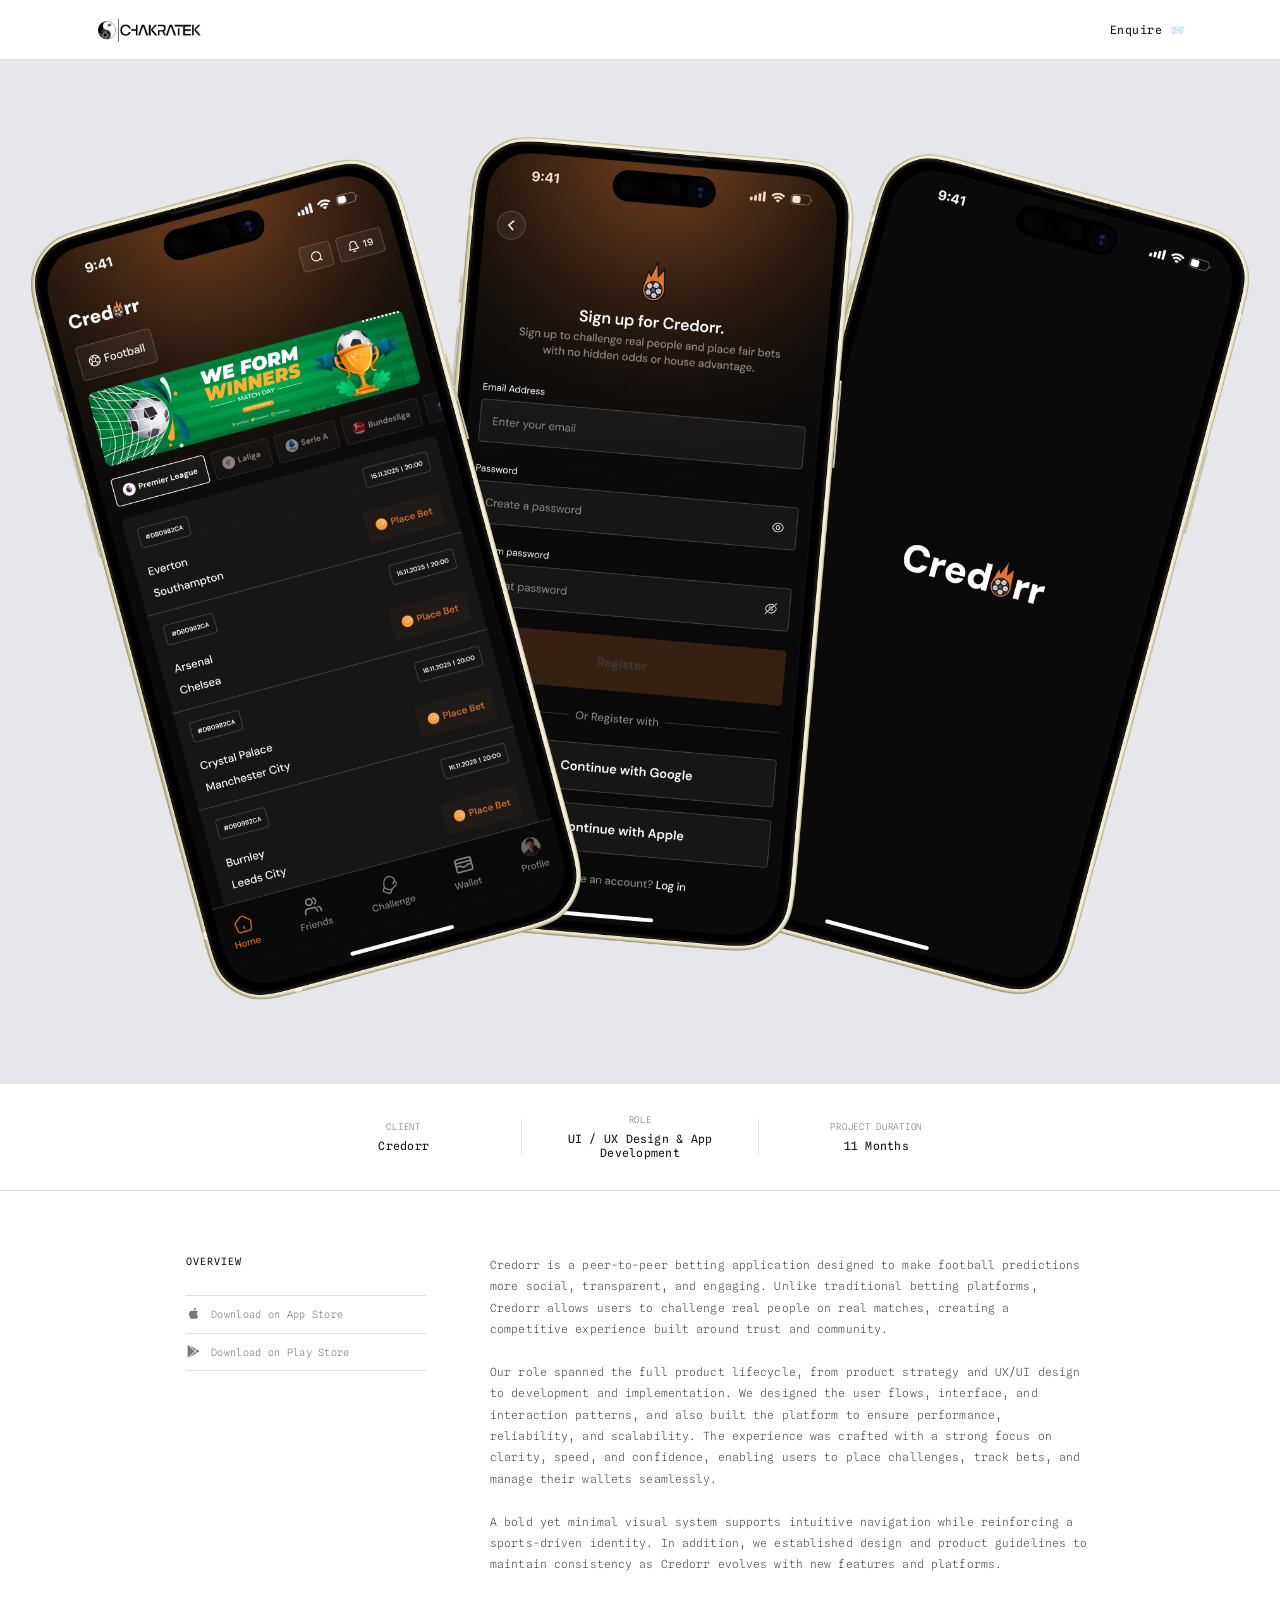
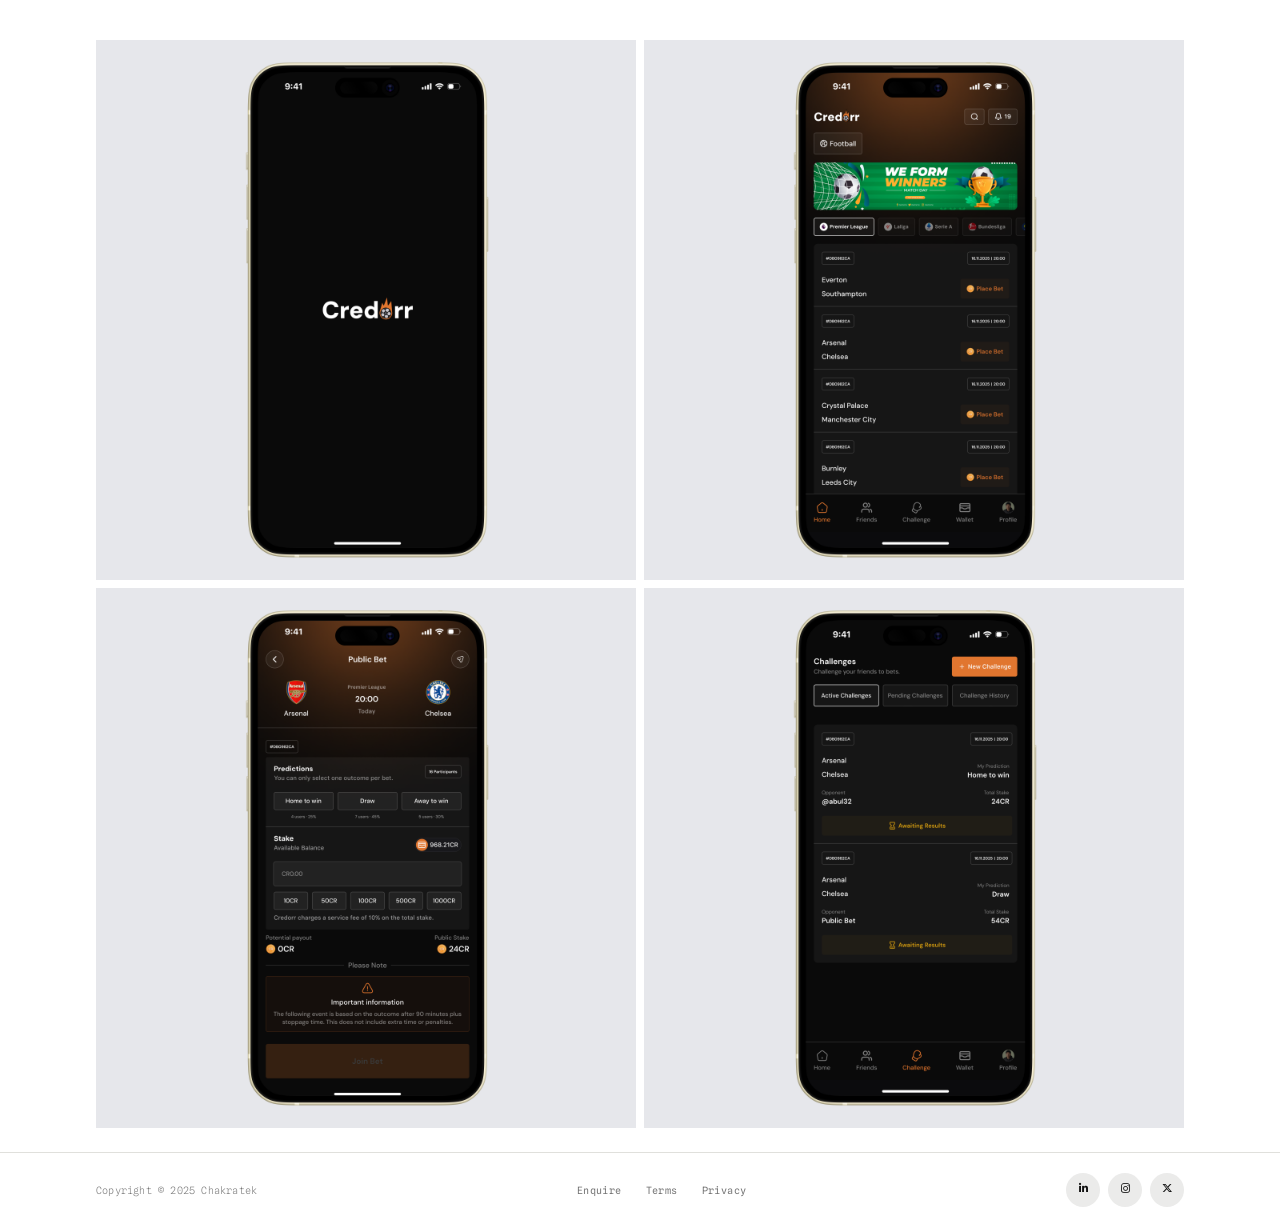
==== credorr.html @ 2fac657f "first commit" ====
<!DOCTYPE html>
<html lang="en">
<head>
  <meta charset="UTF-8" />
  <meta name="viewport" content="width=device-width, initial-scale=1.0" />
  <title>Credorr — Chakratek</title>

  <link rel="preconnect" href="https://fonts.googleapis.com" />
  <link rel="preconnect" href="https://fonts.gstatic.com" crossorigin />
  <link href="https://fonts.googleapis.com/css2?family=Spline+Sans+Mono:ital,wght@0,300;0,400;0,500;0,600;1,300;1,400&display=swap" rel="stylesheet" />
  <link rel="stylesheet" href="https://cdnjs.cloudflare.com/ajax/libs/font-awesome/6.5.0/css/all.min.css" />

  <link rel="stylesheet" href="styles.css" />
</head>
<body>

  <!-- ===================== NAV ===================== -->
<header class="nav">
   <a href="index.html" class="nav__logo">
      <img src="logo.jpg" alt="Chakratek Logo" class="nav__logo-img">
    </a>

    <nav class="nav__right">
      <a href="enquire.html" class="nav__enquire">
        Enquire 📨
      </a>
    </nav>
  </header>

  <!-- ===================== HERO IMAGE ===================== -->
  <section class="hero">
    <div class="hero__image-wrap">
      <!--
        Replace src with your actual hero composite image.
        Recommended: a landscape image showing all 3 phones side by side.
        Placeholder dimensions: 1400 × 900
      -->
      <img
        src="Credorr Hero.avif"
        alt="Credorr app – three phone screens showcasing the UI"
        class="hero__image"
      />
    </div>
  </section>

  <!-- ===================== META STRIP ===================== -->
  <section class="meta" id="meta">
    <div class="meta__inner">
      <div class="meta__item">
        <span class="meta__label">Client</span>
        <span class="meta__value">Credorr</span>
      </div>
      <div class="meta__divider"></div>
      <div class="meta__item">
        <span class="meta__label">Role</span>
        <span class="meta__value">UI / UX Design & App Development</span>
      </div>
      <div class="meta__divider"></div>
      <div class="meta__item">
        <span class="meta__label">Project Duration</span>
        <span class="meta__value">11 Months</span>
      </div>
    </div>
  </section>

  <!-- ===================== OVERVIEW ===================== -->
  <section class="overview">
    <div class="overview__inner">

      <div class="overview__left">
        <h2 class="overview__heading">Overview</h2>
        <div class="overview__actions">
          <a href="#" class="overview__store-btn">
            <i class="fab fa-apple"></i>
            <span>Download on App Store</span>
          </a>
          <a href="#" class="overview__store-btn">
            <i class="fab fa-google-play"></i>
            <span>Download on Play Store</span>
          </a>
        </div>
      </div>

      <div class="overview__right">
        <p class="overview__body">
          Credorr is a peer-to-peer betting application designed to make football predictions more social, transparent, and engaging. Unlike traditional betting platforms, Credorr allows users to challenge real people on real matches, creating a competitive experience built around trust and community.
        </p>
        <p class="overview__body">
          Our role spanned the full product lifecycle, from product strategy and UX/UI design to development and implementation. We designed the user flows, interface, and interaction patterns, and also built the platform to ensure performance, reliability, and scalability. The experience was crafted with a strong focus on clarity, speed, and confidence, enabling users to place challenges, track bets, and manage their wallets seamlessly.
        </p>
        <p class="overview__body">
          A bold yet minimal visual system supports intuitive navigation while reinforcing a sports-driven identity. In addition, we established design and product guidelines to maintain consistency as Credorr evolves with new features and platforms.
        </p>
      </div>

    </div>
  </section>

  <!-- ===================== SHOWCASE SCREENS ===================== -->

  <!--
    Each .showcase block is a full-width image panel.
    Replace each src with your actual screen export.
    Recommended export: PNG at 1200px wide, any height.
    Portrait images (phone screenshots) look best centered on a neutral bg.
  -->

  <section class="showcase showcase--grid-view" data-index="0">
    <div class="showcase-grid">
      <div class="showcase__image-wrap">
        <img
          src="Cred 1.png"
          alt="Credorr – Splash screen"
          class="showcase__image"
          loading="lazy"
        />
      </div>
      <div class="showcase__image-wrap">
        <img
          src="Cred 2.png"
          alt="Credorr – Home listings screen"
          class="showcase__image"
          loading="lazy"
        />
      </div>
      <div class="showcase__image-wrap">
        <img
          src="Cred 3.png"
          alt="Credorr – Match detail screen"
          class="showcase__image"
          loading="lazy"
        />
      </div>
      <div class="showcase__image-wrap">
        <img
          src="Cred 4.png"
          alt="Credorr – Challenges and leaderboard screen"
          class="showcase__image"
          loading="lazy"
        />
      </div>
    </div>
  </section>

  <!-- ===================== FOOTER ===================== -->
  <footer class="footer">
    <div class="footer__left">
      <p class="footer__copy">Copyright &copy; 2025 Chakratek</p>
    </div>
    <nav class="footer__links">
      <a href="enquire.html" class="footer__link">Enquire</a>
      <a href="terms.html"   class="footer__link">Terms</a>
      <a href="privacy.html" class="footer__link">Privacy</a>
    </nav>
    <div class="footer__socials">
      <a href="https://www.linkedin.com/company/chakratek/" class="footer__social-btn" aria-label="LinkedIn" target="_blank">
        <i class="fab fa-linkedin-in"></i>
      </a>
      <a href="#" class="footer__social-btn" aria-label="Instagram">
        <i class="fab fa-instagram"></i>
      </a>
      <a href="#" class="footer__social-btn" aria-label="Twitter / X">
        <i class="fab fa-x-twitter"></i>
      </a>
    </div>
  </footer>

  <script src="credorr.js"></script>
</body>
</html>
---- styles.css ----
/* ============================================================
   CHAKRATEK — Portfolio Stylesheet
   Author: Senior Frontend Engineer
   Description: Minimal, premium portfolio layout
   ============================================================ */

/* ---------- CSS Custom Properties ---------- */
:root {
  --color-bg: #ffffff;
  --color-surface: #ffffff;
  --color-text: #111111;
  --color-text-muted: #777777;
  --color-text-light: #aaaaaa;
  --color-border: #e0e0dc;
  --color-border-input: #d4d4d0;
  --color-border-focus: #555555;
  --color-label-bg: rgba(10, 10, 10, 0.92);
  --color-label-text: #ffffff;
  --color-social-bg: #ebebea;
  --color-social-hover: #111111;
  --color-social-icon-hover: #ffffff;
  
  /* Button & Status Colors */
  --color-btn: #111111;
  --color-btn-text: #ffffff;
  --color-error: #c0392b;
  --color-success: #27ae60;

  /* Project Showcase Colors */
  --color-showcase: #ffffff;
  --color-showcase-alt: #ffffff;
  --color-badge-bg: #111111;
  --color-badge-text: #ffffff;

  --font-mono: 'Spline Sans Mono', 'Courier New', monospace;

  --nav-height: 60px;
  --grid-gap: 12px;
  --card-radius: 6px;
  --page-margin: 96px; /* Unified desktop margin */
  --nav-padding: 0 var(--page-margin); /* Matches page margin */
  
  --form-width: 800px;

  --transition-fast: 0.2s ease;
  --transition-med: 0.35s cubic-bezier(0.25, 0.46, 0.45, 0.94);
  --ease-out: cubic-bezier(0.25, 0.46, 0.45, 0.94);
}

/* ---------- Reset & Base ---------- */
*, *::before, *::after {
  box-sizing: border-box;
  margin: 0;
  padding: 0;
}

html {
  scroll-behavior: smooth;
  font-size: 14px;
}

body {
  font-family: var(--font-mono);
  background-color: var(--color-bg);
  color: var(--color-text);
  min-height: 100vh;
  display: flex;
  flex-direction: column;
  -webkit-font-smoothing: antialiased;
  -moz-osx-font-smoothing: grayscale;
}

a {
  text-decoration: none;
  color: inherit;
}

img {
  display: block;
  max-width: 100%;
}

/* ============================================================
   NAV
   ============================================================ */
.nav {
  position: sticky;
  top: 0;
  z-index: 200;
  height: var(--nav-height);
  padding: var(--nav-padding);
  background-color: var(--color-bg);
  border-bottom: 1px solid var(--color-border);
  display: flex; 
  align-items: center;
  justify-content: space-between; 
  transition: box-shadow var(--transition-fast);
}

.nav.is-scrolled {
  box-shadow: 0 1px 18px rgba(0, 0, 0, 0.07);
}

/* Logo */
.nav__logo {
  display: flex;
  align-items: center;
  cursor: pointer;
  user-select: none;
}
.nav__logo-img {
  height: 28px; /* tweak between 24–36px depending on your logo */
  width: auto;
  display: block;
  transition: transform 0.25s ease, opacity 0.25s ease;
}

.nav__logo:hover .nav__logo-img {
  transform: scale(1.05);
  opacity: 0.85;
}

/* Enquire link */
.nav__enquire {
  display: flex;
  align-items: center;
  gap: 8px;
  font-size: 0.82rem;
  font-weight: 400;
  letter-spacing: 0.04em;
  color: var(--color-text);
  transition: opacity var(--transition-fast);
}

.nav__enquire:hover {
  opacity: 0.6;
}

.nav__enquire-icon {
  display: inline-flex;
  align-items: center;
  justify-content: center;
  width: 30px;
  height: 30px;
  border-radius: 50%;
  background-color: var(--color-text);
  color: var(--color-bg);
  font-size: 0.75rem;
  transition: background-color var(--transition-fast), transform var(--transition-fast);
}

.nav__enquire:hover .nav__enquire-icon {
  background-color: #444;
  transform: scale(1.08);
}

/* ============================================================
   PORTFOLIO GRID
   ============================================================ */
.portfolio {
  flex: 1;
  padding: var(--grid-gap) var(--page-margin);
}

.portfolio__grid {
  display: grid;
  grid-template-columns: repeat(3, 1fr);
  gap: var(--grid-gap);
}

/* ============================================================
   CARD
   ============================================================ */
.card {
  display: block;
  position: relative;
  overflow: hidden;
  background-color: #1a1a1a;
  cursor: pointer;

  /* Entry animation */
  opacity: 0;
  transform: translateY(18px);
  transition:
    opacity 0.55s ease,
    transform 0.55s ease,
    box-shadow var(--transition-med);
}

/* Animate in state (toggled by JS) */
.card.is-visible {
  opacity: 1;
  transform: translateY(0);
}

/* Hover: lift + shadow */
.card:hover {
  box-shadow:
    0 12px 40px rgba(0, 0, 0, 0.14),
    0 4px 12px rgba(0, 0, 0, 0.08);
}

/* Image wrapper — enforces 4:5 aspect ratio */
.card__image-wrap {
  position: relative;
  width: 100%;
  height: 392px;
  overflow: hidden;
}

.card__image {
  width: 100%;
  height: 100%;
  object-fit: cover;
  transition: transform var(--transition-med);
  will-change: transform;
}

/* Subtle zoom on hover */
.card:hover .card__image {
  transform: scale(1.04);
}

/* Label bar at bottom */
.card__label {
  position: absolute;
  bottom: 0;
  left: 0;
  right: 0;
  padding: 14px 18px;
  background: var(--color-label-bg);
  display: flex;
  align-items: center;
  justify-content: space-between;
  backdrop-filter: blur(4px);
  -webkit-backdrop-filter: blur(4px);
}

.card__title {
  font-family: var(--font-mono);
  font-size: 0.78rem;
  font-weight: 400;
  letter-spacing: 0.04em;
  color: var(--color-label-text);
  white-space: nowrap;
  overflow: hidden;
  text-overflow: ellipsis;
}

/* ============================================================
   FOOTER
   ============================================================ */
.footer {
  padding: 20px var(--page-margin);
  border-top: 1px solid var(--color-border);
  display: flex;
  align-items: center;
  justify-content: space-between;
  flex-wrap: wrap;
  gap: 16px;
  background-color: var(--color-bg);
}

.footer__copy {
  font-size: 0.72rem;
  font-weight: 300;
  color: var(--color-text-muted);
  letter-spacing: 0.02em;
}

/* Footer nav links */
.footer__links {
  display: flex;
  align-items: center;
  gap: 24px;
}

.footer__link {
  font-size: 0.72rem;
  font-weight: 400;
  color: var(--color-text-muted);
  letter-spacing: 0.04em;
  transition: color var(--transition-fast);
}

.footer__link:hover {
  color: var(--color-text);
}

/* Social icon buttons */
.footer__socials {
  display: flex;
  align-items: center;
  gap: 8px;
}

.footer__social-btn {
  display: inline-flex;
  align-items: center;
  justify-content: center;
  width: 34px;
  height: 34px;
  border-radius: 50%;
  background-color: var(--color-social-bg);
  color: var(--color-text);
  font-size: 0.75rem;
  transition:
    background-color var(--transition-fast),
    color var(--transition-fast),
    transform var(--transition-fast);
}

.footer__social-btn:hover {
  background-color: var(--color-social-hover);
  color: var(--color-social-icon-hover);
  transform: scale(1.1);
}

/* ============================================================
   RESPONSIVENESS (Global)
   ============================================================ */

/* --- Tablet: 2 columns --- */
@media (max-width: 960px) {
  .portfolio__grid {
    grid-template-columns: repeat(2, 1fr);
  }
}

/* --- Mobile: 1 column --- */
@media (max-width: 580px) {
  :root {
    --page-margin: 16px;
    --grid-gap: 8px;
  }

  html {
    font-size: 13px;
  }
  
  .nav { padding: 0 16px; }

  .portfolio__grid {
    grid-template-columns: 1fr;
  }

  /* Wider aspect ratio on mobile for better image preview */
  .card__image-wrap {
    aspect-ratio: unset;
    height: 424px;
  }

  .footer {
    flex-direction: column;
    align-items: center;
    padding: 20px var(--page-margin);
    gap: 24px;
    width: 100%;
  }

  .footer__links {
    order: 1;
    width: 100%;
    justify-content: space-between;
    gap: 0;
  }

  /* Reorder links to: Enquire, Privacy, Terms */
  .footer__link:nth-child(2) { order: 3; } /* Terms moves to end */
  .footer__link:nth-child(3) { order: 2; } /* Privacy moves to middle */

  .footer__socials { order: 2; }

  .footer__left {
    order: 3;
    width: 100%;
    text-align: center;
  }
}

/* --- Large desktop --- */
@media (min-width: 1400px) {
  .portfolio__grid {
    max-width: 1440px;
    margin: 0 auto;
  }
}

/* ============================================================
   ENQUIRE PAGE STYLES
   ============================================================ */
.main {
  flex: 1;
  display: flex;
  align-items: flex-start;
  justify-content: center;
  padding: 20px var(--page-margin) 60px;
}

/* Outer container — card-like panel */
.enquire-container {
  width: 100%;
  max-width: var(--form-width);
  background-color: var(--color-surface);
  padding: 52px 64px 56px;

  /* Entry animation start state */
  opacity: 0;
  transform: translateY(12px) scale(0.99);
  animation: containerIn 0.55s cubic-bezier(0.25, 0.46, 0.45, 0.94) 0.05s forwards;
}

@keyframes containerIn {
  to {
    opacity: 1;
    transform: translateY(0) scale(1);
  }
}

/* ============================================================
   ENQUIRE HEADER
   ============================================================ */
.enquire-header {
  text-align: center;
  margin-bottom: 24px;

  opacity: 0;
  animation: fadeUp 0.5s ease 0.2s forwards;
}

@keyframes fadeUp {
  from { opacity: 0; transform: translateY(8px); }
  to   { opacity: 1; transform: translateY(0); }
}

.enquire-header__title {
  font-size: 1.55rem;
  font-weight: 500;
  letter-spacing: 0.01em;
  color: var(--color-text);
  margin-bottom: 10px;
  line-height: 1.3;
}

.enquire-header__sub {
  font-size: 0.8rem;
  font-weight: 300;
  color: var(--color-text-muted);
  letter-spacing: 0.02em;
  line-height: 1.6;
}

/* ============================================================
   FORM
   ============================================================ */
.enquire-form {
  display: flex;
  flex-direction: column;
  gap: 0;

  opacity: 0;
  animation: fadeUp 0.5s ease 0.32s forwards;
}

/* ---------- Form Rows ---------- */
.form__row {
  margin-bottom: 24px;
}

.form__row--2col {
  display: grid;
  grid-template-columns: 1fr 1fr;
  gap: 32px;
}

.form__row--submit {
  margin-bottom: 0;
  margin-top: 8px;
}

/* ---------- Labels ---------- */
.form__label {
  display: block;
  font-size: 0.75rem;
  font-weight: 400;
  letter-spacing: 0.04em;
  color: var(--color-text);
  margin-bottom: 18px;
}

.form__label em {
  font-style: italic;
  color: var(--color-text-muted);
  font-weight: 300;
}

/* ---------- Inputs (bottom-border only) ---------- */
.form__input,
.form__select,
.form__textarea {
  width: 100%;
  background: transparent;
  border: none;
  border-bottom: 1px solid var(--color-border-input);
  border-radius: 0;
  outline: none;
  font-family: var(--font-mono);
  font-size: 0.8rem;
  font-weight: 300;
  color: var(--color-text);
  padding: 4px 0 14px;
  letter-spacing: 0.02em;
  transition: border-color var(--transition-fast);
  -webkit-appearance: none;
  appearance: none;
}

/* Force autocomplete background to match form surface */
input:-webkit-autofill,
input:-webkit-autofill:hover, 
input:-webkit-autofill:focus, 
input:-webkit-autofill:active {
  -webkit-box-shadow: 0 0 0 30px var(--color-surface) inset !important;
  -webkit-text-fill-color: var(--color-text) !important;
}

/* Placeholder style */
.form__input::placeholder,
.form__textarea::placeholder {
  color: var(--color-text-light);
  font-weight: 300;
}

/* Focus state */
.form__input:focus,
.form__select:focus,
.form__textarea:focus {
  border-bottom-color: var(--color-border-focus);
}

/* Error state */
.form__input.has-error,
.form__select.has-error,
.form__textarea.has-error {
  border-bottom-color: var(--color-error);
}

/* ---------- Select wrapper ---------- */
.form__select-wrap {
  position: relative;
}

.form__select {
  cursor: pointer;
  padding-right: 24px;
  color: var(--color-text-light); /* default option colour */
}

/* When a real value is selected */
.form__select.has-value {
  color: var(--color-text);
}

.form__select-arrow {
  position: absolute;
  right: 4px;
  top: 50%;
  transform: translateY(-60%);
  pointer-events: none;
  font-size: 0.65rem;
  color: var(--color-text-muted);
  transition: transform var(--transition-fast);
}

.form__select-wrap:focus-within .form__select-arrow {
  transform: translateY(-60%) rotate(180deg);
}

/* ---------- Textarea ---------- */
.form__textarea {
  resize: none;
  min-height: 110px;
  line-height: 1.75;
  padding-top: 4px;
}

/* ---------- Error message ---------- */
.form__error {
  display: block;
  font-size: 0.67rem;
  color: var(--color-error);
  letter-spacing: 0.02em;
  margin-top: 6px;
  min-height: 16px;
  opacity: 0;
  transition: opacity var(--transition-fast);
}

.form__error.is-visible {
  opacity: 1;
}

/* ============================================================
   SUBMIT BUTTON
   ============================================================ */
.form__submit {
  width: 100%;
  padding: 18px 24px;
  background-color: var(--color-btn);
  color: var(--color-btn-text);
  border: none;
  border-radius: 4px;
  font-family: var(--font-mono);
  font-size: 0.82rem;
  font-weight: 400;
  letter-spacing: 0.06em;
  cursor: pointer;
  display: flex;
  align-items: center;
  justify-content: center;
  gap: 10px;
  transition:
    opacity var(--transition-fast),
    transform var(--transition-fast),
    background-color var(--transition-fast);
  position: relative;
  overflow: hidden;
}

.form__submit:hover {
  opacity: 0.88;
  transform: translateY(-1px);
}

.form__submit:active {
  transform: translateY(0);
  opacity: 1;
}

/* Loading state */
.form__submit.is-loading .form__submit-text {
  opacity: 0;
}

.form__submit.is-loading .form__submit-loader {
  display: inline-block;
}

.form__submit-loader {
  display: none;
  position: absolute;
  width: 16px;
  height: 16px;
  border: 2px solid rgba(255,255,255,0.3);
  border-top-color: #fff;
  border-radius: 50%;
  animation: spin 0.7s linear infinite;
}

/* Success and Error states */
.form__submit.is-success,
.form__submit.is-error {
  transform: none;
  opacity: 1;
}

.form__submit.is-success {
  background-color: var(--color-success);
  cursor: default;
}

.form__submit.is-error {
  background-color: var(--color-error);
}

.form__submit.is-success .form__submit-text,
.form__submit.is-error .form__submit-text {
  opacity: 1;
}

@keyframes spin {
  to { transform: rotate(360deg); }
}

/* Subtext under button */
.form__note {
  margin-top: 14px;
  text-align: center;
  font-size: 0.7rem;
  font-weight: 300;
  font-style: italic;
  color: var(--color-text-muted);
  letter-spacing: 0.02em;
}

/* ============================================================
   RESPONSIVENESS (Enquire Specific)
   ============================================================ */

/* Tablet */
@media (max-width: 860px) {
  .enquire-container {
    padding: 44px 44px 50px;
  }
}

/* Mobile */
@media (max-width: 580px) {
  .main {
    padding: 12px 12px 48px;
  }

  .enquire-container {
    padding: 36px 24px 40px;
    border-radius: 6px;
  }

  .enquire-header {
    margin-bottom: 32px;
  }

  .enquire-header__title {
    font-size: 1.25rem;
  }

  /* Stack 2-col into 1-col */
  .form__row--2col {
    grid-template-columns: 1fr;
    gap: 0;
  }

  .form__row {
    margin-bottom: 28px;
  }
}

/* ============================================================
   PROJECT PAGE STYLES (Credorr, etc.)
   Image-first case study layout · Fully responsive
   ============================================================ */

/* ============================================================
   HERO IMAGE
   ============================================================ */
.hero {
  background: #ffffff;
  overflow: hidden;
}

.hero__image-wrap {
  width: 100%;
  /* Enforce consistent height regardless of image ratio */
  height: auto;
  overflow: hidden;

  /* Reveal animation */
  opacity: 0;
  transform: scale(1.02);
  animation: heroReveal 0.8s var(--ease-out) 0.05s forwards;
}

@keyframes heroReveal {
  to { opacity: 1; transform: scale(1); }
}

.hero__image {
  width: 100%;
  height: auto;
  object-position: center top;
  transition: transform 0.6s var(--ease-out);
}

.hero__image-wrap:hover .hero__image {
  transform: scale(1.015);
}

/* ============================================================
   META STRIP
   ============================================================ */
.meta {
  background: var(--color-bg);
  border-bottom: 1px solid var(--color-border);
  padding: 30px 0;
}

.meta__inner {
  max-width: 900px;
  margin: 0 auto;
  padding: 0 var(--page-margin);
  display: flex;
  align-items: center;
  justify-content: center;
}

.meta__item {
  flex: 1;
  display: flex;
  flex-direction: column;
  gap: 7px;
  padding: 0 32px;
  text-align: center;

  opacity: 0;
  transform: translateY(10px);
  transition: opacity 0.5s ease, transform 0.5s ease;
}

.meta__item.is-visible {
  opacity: 1;
  transform: translateY(0);
}

/* Stagger via nth-child */
.meta__item:nth-child(1) { transition-delay: 0.0s; }
.meta__item:nth-child(3) { transition-delay: 0.1s; }
.meta__item:nth-child(5) { transition-delay: 0.2s; }

.meta__label {
  font-size: 0.65rem;
  font-weight: 300;
  color: var(--color-text-muted);
  letter-spacing: 0.08em;
  text-transform: uppercase;
}

.meta__value {
  font-size: 0.82rem;
  font-weight: 400;
  color: var(--color-text);
  letter-spacing: 0.02em;
}

.meta__divider {
  width: 1px;
  height: 36px;
  background: var(--color-border);
  flex-shrink: 0;
}

/* ============================================================
   OVERVIEW
   ============================================================ */
.overview {
  padding: 64px var(--page-margin);
  max-width: 1100px;
  margin: 0 auto;

  opacity: 0;
  transform: translateY(22px);
  transition: opacity 0.65s ease, transform 0.65s ease;
}

.overview.is-visible {
  opacity: 1;
  transform: translateY(0);
}

.overview__inner {
  display: grid;
  grid-template-columns: 240px 1fr;
  gap: 64px;
  align-items: flex-start;
}

.overview__heading {
  font-size: 0.72rem;
  font-weight: 400;
  letter-spacing: 0.1em;
  text-transform: uppercase;
  color: var(--color-text);
  margin-bottom: 28px;
}

.overview__actions {
  display: flex;
  flex-direction: column;
  gap: 0;
}

.overview__store-btn {
  display: flex;
  align-items: center;
  gap: 9px;
  font-size: 0.72rem;
  font-weight: 300;
  letter-spacing: 0.03em;
  color: var(--color-text-muted);
  padding: 12px 0;
  border-bottom: 1px solid var(--color-border);
  transition: color var(--transition-fast);
}

.overview__store-btn:first-child { border-top: 1px solid var(--color-border); }
.overview__store-btn:hover { color: var(--color-text); }

.overview__store-btn i {
  font-size: 0.9rem;
  width: 16px;
  text-align: center;
}

.overview__body {
  font-size: 0.8rem;
  font-weight: 300;
  line-height: 1.9;
  color: #444;
  margin-bottom: 22px;
  letter-spacing: 0.01em;
}

.overview__body:last-child { margin-bottom: 0; }

/* ============================================================
   SHOWCASE SECTIONS
   ============================================================ */
.showcase {
  background: var(--color-showcase);
  display: flex;
  align-items: center;
  justify-content: center;
  padding: 80px var(--page-margin);
  overflow: hidden;

  /* Scroll-reveal start state */
  opacity: 0;
  transform: translateY(32px);
  transition: opacity 0.7s var(--ease-out), transform 0.7s var(--ease-out);
}

.showcase.showcase--alt {
  background: var(--color-showcase-alt);
}

.showcase.is-visible {
  opacity: 1;
  transform: translateY(0);
}

/* Image wrapper — constrains the phone screenshot to a
   natural, centered presentation with subtle shadow */
.showcase__image-wrap {
  width: 100%;
  max-width: 440px;
  border-radius: 20px;
  overflow: hidden;
  box-shadow:
    0 32px 80px rgba(0, 0, 0, 0.18),
    0 8px 24px rgba(0, 0, 0, 0.10);
  transition: transform var(--transition-med), box-shadow var(--transition-med);
}

.showcase__image-wrap:hover {
  transform: translateY(-6px) scale(1.008);
  box-shadow:
    0 44px 100px rgba(0, 0, 0, 0.22),
    0 12px 32px rgba(0, 0, 0, 0.12);
}

.showcase__image {
  width: 100%;
  height: auto;
  display: block;

  /* Image reveal */
  opacity: 0;
  transition: opacity 0.5s ease 0.15s;
}

.showcase__image.is-loaded {
  opacity: 1;
}

/* ============================================================
   BADGE
   ============================================================ */
.badge {
  position: fixed;
  bottom: 20px;
  right: 20px;
  z-index: 300;
  display: flex;
  align-items: center;
  gap: 6px;
  padding: 7px 12px 7px 9px;
  background: var(--color-badge-bg);
  color: #fff;
  border-radius: 999px;
  font-family: var(--font-mono);
  font-size: 0.67rem;
  font-weight: 400;
  letter-spacing: 0.04em;
  opacity: 0.9;
  transition: opacity var(--transition-fast), transform var(--transition-fast);
}

.badge:hover {
  opacity: 1;
  transform: translateY(-2px);
}

.badge__icon {
  font-size: 0.85rem;
  opacity: 0.7;
  line-height: 1;
}

/* ============================================================
   RESPONSIVE BREAKPOINTS (Projects)
   ============================================================ */

/* --- Tablet (≤ 860px) --- */
@media (max-width: 860px) {
  .overview__inner {
    grid-template-columns: 1fr;
    gap: 36px;
  }

  .overview__actions {
    flex-direction: row;
    flex-wrap: wrap;
    gap: 10px;
  }

  .overview__store-btn {
    border: 1px solid var(--color-border);
    border-top: 1px solid var(--color-border) !important;
    padding: 10px 16px;
    border-radius: 4px;
  }

  .showcase { padding: 64px var(--page-margin); }

  .showcase__image-wrap { max-width: 380px; }
}

/* --- Mobile (≤ 580px) --- */
@media (max-width: 580px) {
  /* Hero: switch to taller crop on small screens */
  .hero__image-wrap {
    height: auto;
  }

  /* Meta: stack vertically */
  .meta { padding: 24px 0; }

  .meta__inner {
    flex-direction: column;
    gap: 20px;
    text-align: center;
    padding: 0 var(--page-margin);
  }

  .meta__item { padding: 0; }

  .meta__divider {
    width: 48px;
    height: 1px;
  }

  /* Overview */
  .overview { padding: 44px var(--page-margin); }

  .overview__inner { gap: 28px; }

  .overview__actions {
    flex-direction: column;
    gap: 0;
  }

  .overview__store-btn {
    border: none !important;
    border-radius: 0 !important;
    padding: 12px 0 !important;
    border-bottom: 1px solid var(--color-border) !important;
  }

  .overview__store-btn:first-child {
    border-top: 1px solid var(--color-border) !important;
  }

  /* Showcase */
  .showcase { padding: 48px var(--page-margin); }

  .showcase__image-wrap {
    max-width: 100%;
    border-radius: 14px;
  }

  .badge { bottom: 14px; right: 14px; }
}

/* --- Very small (≤ 380px) --- */
@media (max-width: 380px) {
  .hero__image-wrap { aspect-ratio: 1 / 1; }

  .showcase__image-wrap { border-radius: 10px; }
}

/* ============================================================
   CREDORR GRID OVERRIDES
   ============================================================ */
.showcase.showcase--grid-view {
  display: block;
  height: auto;
  padding: 0 var(--page-margin) 24px;
  max-width: 100%;
  /* Disable scroll reveal animation for the grid container */
  opacity: 1 !important;
  transform: none !important;
  transition: none !important;
}

.showcase-grid {
  display: grid;
  grid-template-columns: repeat(2, 1fr);
  gap: 8px;
  max-width: 1100px;
  margin: 0 auto;
}

.showcase-grid--single-column {
  grid-template-columns: 1fr;
  max-width: 900px;
}

.showcase-grid .showcase__image-wrap {
  max-width: 100%;
  height: auto;
  border-radius: 0;
  box-shadow: none;
  /* Disable hover effects */
  transform: none !important;
  transition: none !important;
}

.showcase-grid .showcase__image-wrap:hover {
  transform: none !important;
  box-shadow: none !important;
}

.showcase-grid .showcase__image {
  opacity: 1 !important;
  transition: none !important;
  width: 100%;
  height: 100%;
  object-fit: cover;
}

@media (max-width: 580px) {
  .showcase.showcase--grid-view {
    padding-bottom: 16px;
  }
  .showcase-grid {
    grid-template-columns: 1fr;
    gap: 8px;
  }
}

/* ============================================================
   TERMS & PRIVACY PAGE
   Inherits main layout; specific content styling below.
   ============================================================ */

.terms-container {
  width: 100%;
  max-width: 720px;
  /* Entry animation */
  opacity: 0;
  transform: translateY(14px);
  animation: fadeUp 0.6s ease 0.1s forwards;
}

.terms-header {
  margin-bottom: 40px;
}

.terms-header__label {
  font-size: 0.65rem;
  font-weight: 300;
  letter-spacing: 0.1em;
  text-transform: uppercase;
  color: var(--color-text-muted);
  margin-bottom: 14px;
}

.terms-header__title {
  font-size: 1.55rem;
  font-weight: 500;
  letter-spacing: 0.01em;
  color: var(--color-text);
  line-height: 1.25;
  margin-bottom: 12px;
}

.terms-header__date {
  font-size: 0.72rem;
  font-weight: 300;
  color: var(--color-text-muted);
  letter-spacing: 0.03em;
}

.terms-divider {
  width: 100%;
  height: 1px;
  background: var(--color-border);
  margin-bottom: 48px;
}

.terms-section {
  padding: 32px 0;
  border-bottom: 1px solid var(--color-border);
}

.terms-section:last-child {
  border-bottom: none;
}

.terms-section__heading {
  font-size: 0.85rem;
  font-weight: 500;
  letter-spacing: 0.04em;
  color: var(--color-text);
  margin-bottom: 18px;
}

.terms-section__text {
  font-size: 0.8rem;
  font-weight: 300;
  line-height: 1.8;
  color: var(--color-text-muted);
  margin-bottom: 14px;
}

.terms-link {
  border-bottom: 1px solid var(--color-border);
  transition: border-color 0.2s ease;
}

.terms-link:hover {
  border-bottom-color: var(--color-text);
}

@media (max-width: 580px) {
  .terms-header__title { font-size: 1.35rem; }
  .terms-divider { margin-bottom: 36px; }
  .terms-section { padding: 24px 0; }
}
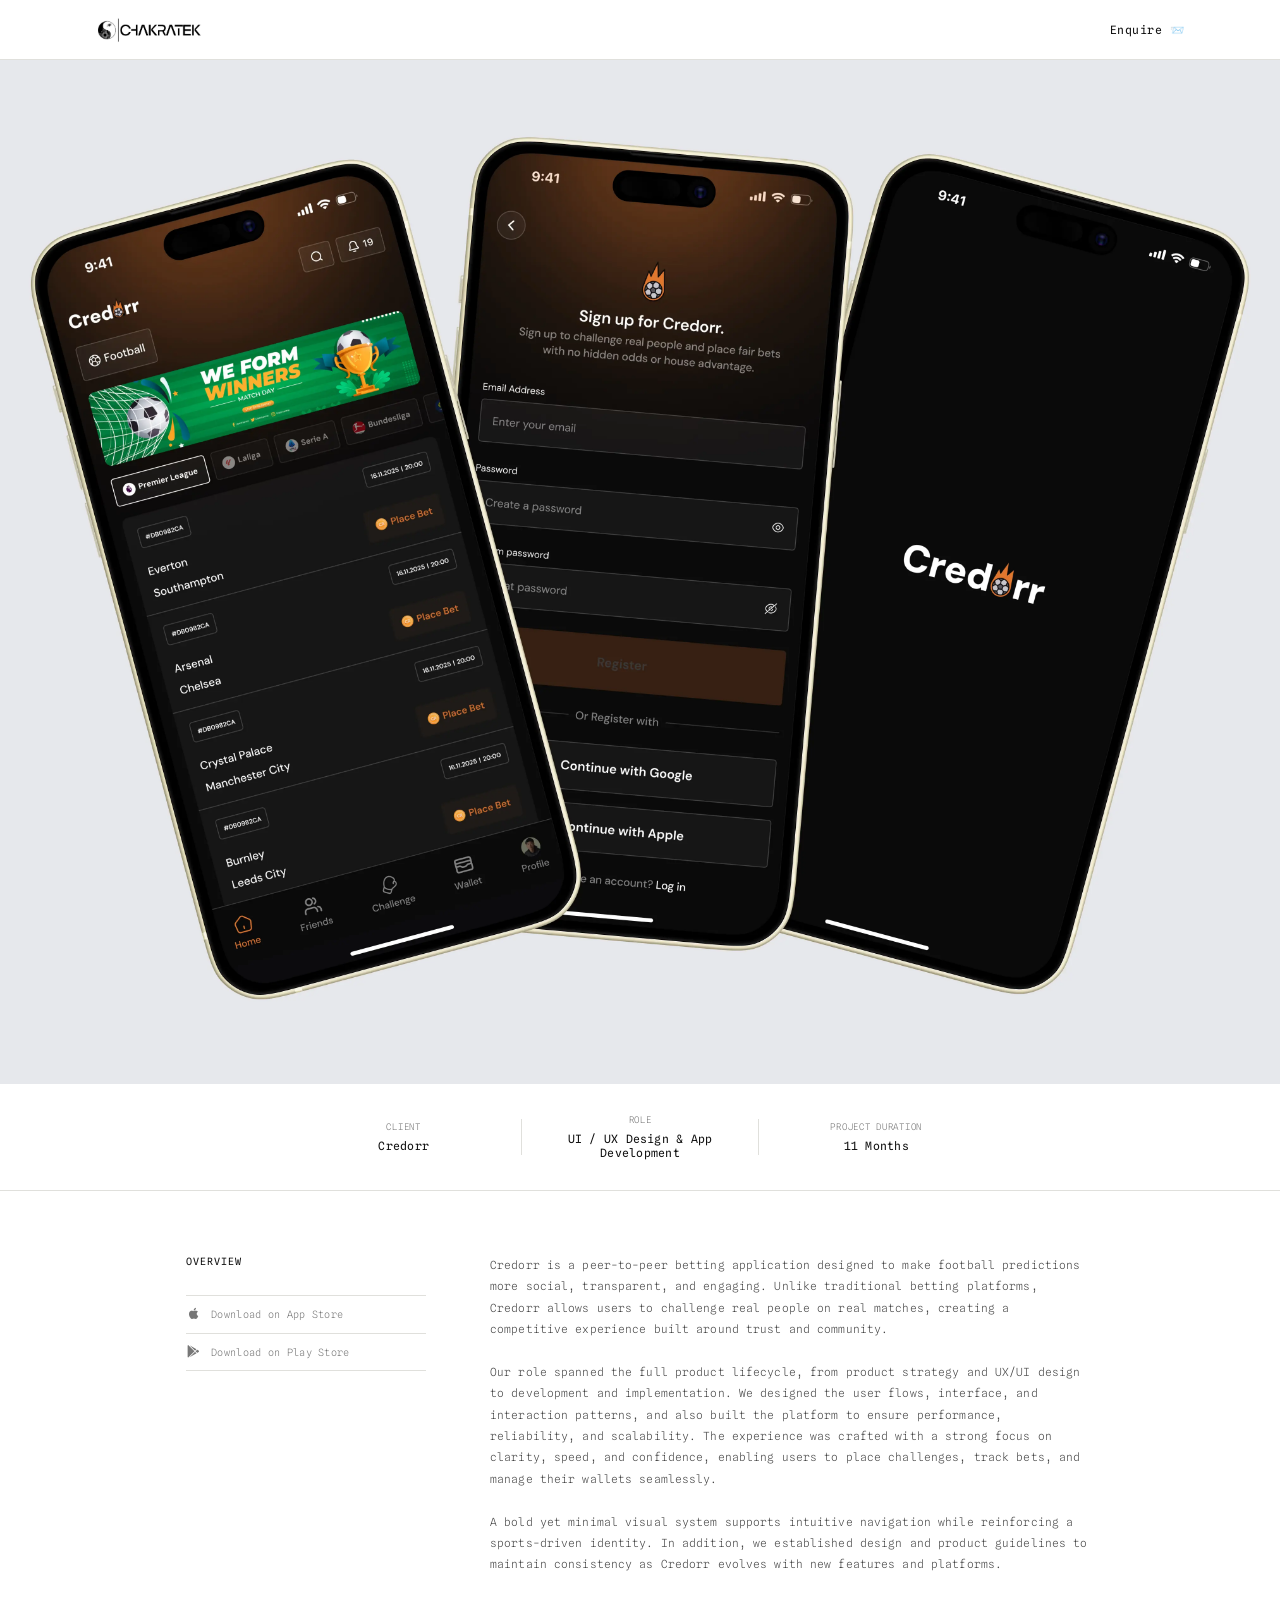
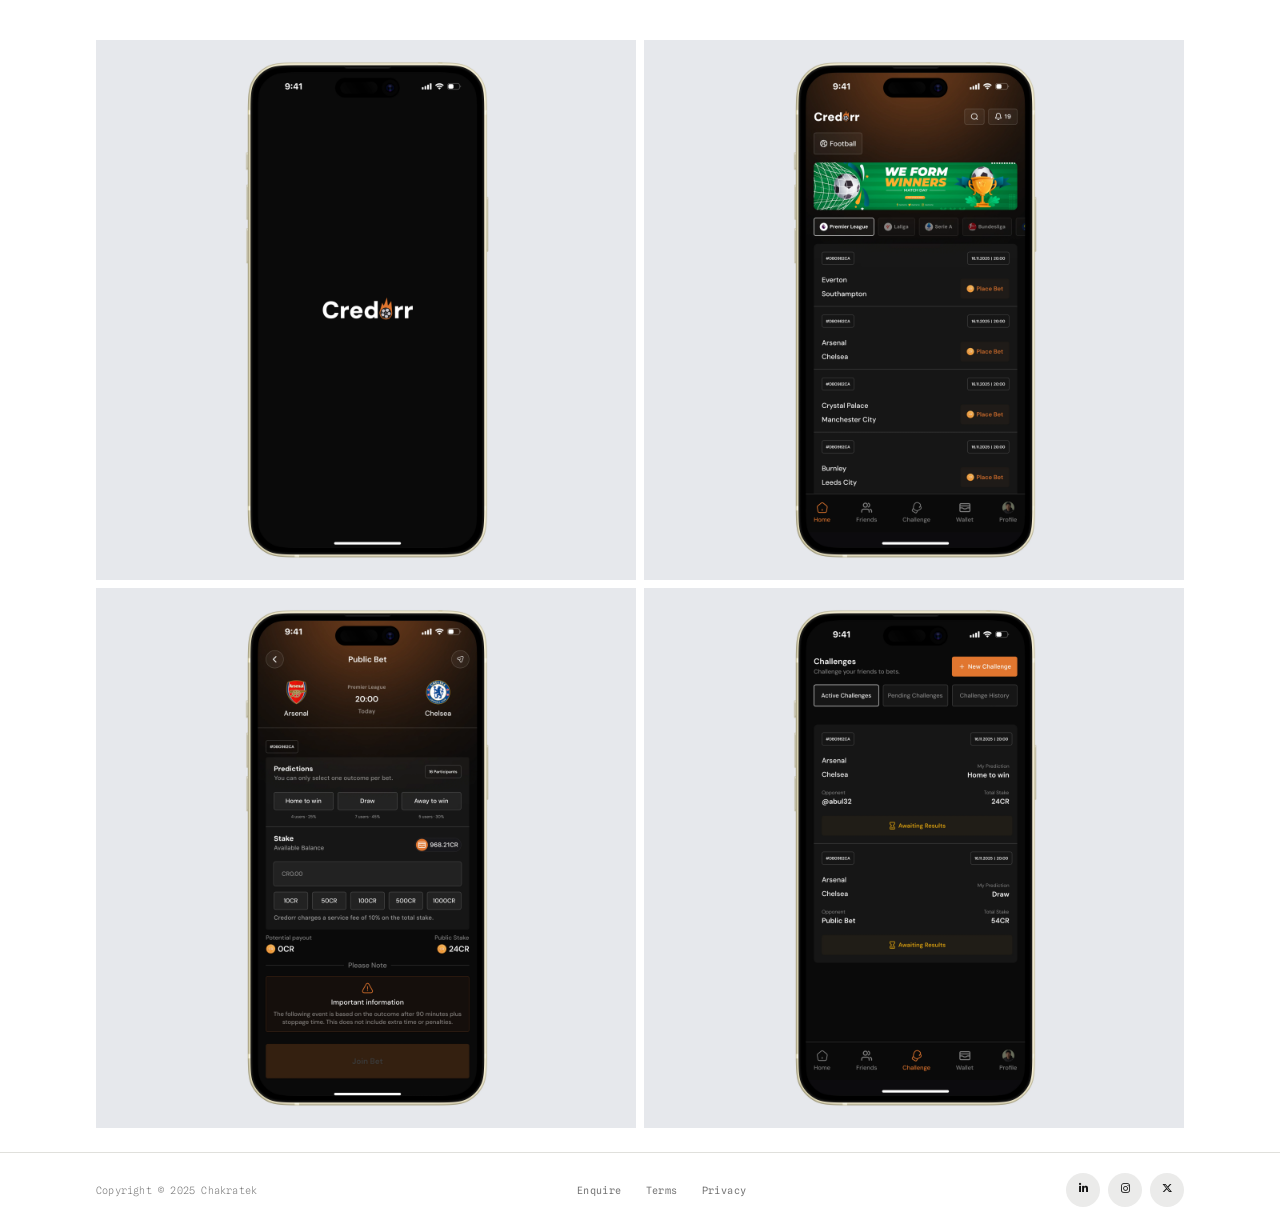
==== commit 42374773: "Credorr" ====
--- a/credorr.html
+++ b/credorr.html
@@ -36,7 +36,7 @@
         Placeholder dimensions: 1400 × 900
       -->
       <img
-        src="Credorr Hero.avif"
+        src="Credorr Hero.webp"
         alt="Credorr app – three phone screens showcasing the UI"
         class="hero__image"
       />
@@ -109,7 +109,7 @@
     <div class="showcase-grid">
       <div class="showcase__image-wrap">
         <img
-          src="Cred 1.png"
+          src="Cred 1.webp"
           alt="Credorr – Splash screen"
           class="showcase__image"
           loading="lazy"
@@ -117,7 +117,7 @@
       </div>
       <div class="showcase__image-wrap">
         <img
-          src="Cred 2.png"
+          src="Cred 2.webp"
           alt="Credorr – Home listings screen"
           class="showcase__image"
           loading="lazy"
@@ -125,7 +125,7 @@
       </div>
       <div class="showcase__image-wrap">
         <img
-          src="Cred 3.png"
+          src="Cred 3.webp"
           alt="Credorr – Match detail screen"
           class="showcase__image"
           loading="lazy"
@@ -133,7 +133,7 @@
       </div>
       <div class="showcase__image-wrap">
         <img
-          src="Cred 4.png"
+          src="Cred 4.webp"
           alt="Credorr – Challenges and leaderboard screen"
           class="showcase__image"
           loading="lazy"
@@ -156,10 +156,10 @@
       <a href="https://www.linkedin.com/company/chakratek/" class="footer__social-btn" aria-label="LinkedIn" target="_blank">
         <i class="fab fa-linkedin-in"></i>
       </a>
-      <a href="#" class="footer__social-btn" aria-label="Instagram">
+      <a href="https://www.instagram.com/chakratek?igsh=N3FyZHdwN2ZlMXc4&utm_source=qr" class="footer__social-btn" aria-label="Instagram" target="_blank">
         <i class="fab fa-instagram"></i>
       </a>
-      <a href="#" class="footer__social-btn" aria-label="Twitter / X">
+      <a href="https://x.com/chakratek_?s=21&t=pNtM7u_gxjGNB3lXC4gbag" class="footer__social-btn" aria-label="Twitter / X" target="_blank">
         <i class="fab fa-x-twitter"></i>
       </a>
     </div>
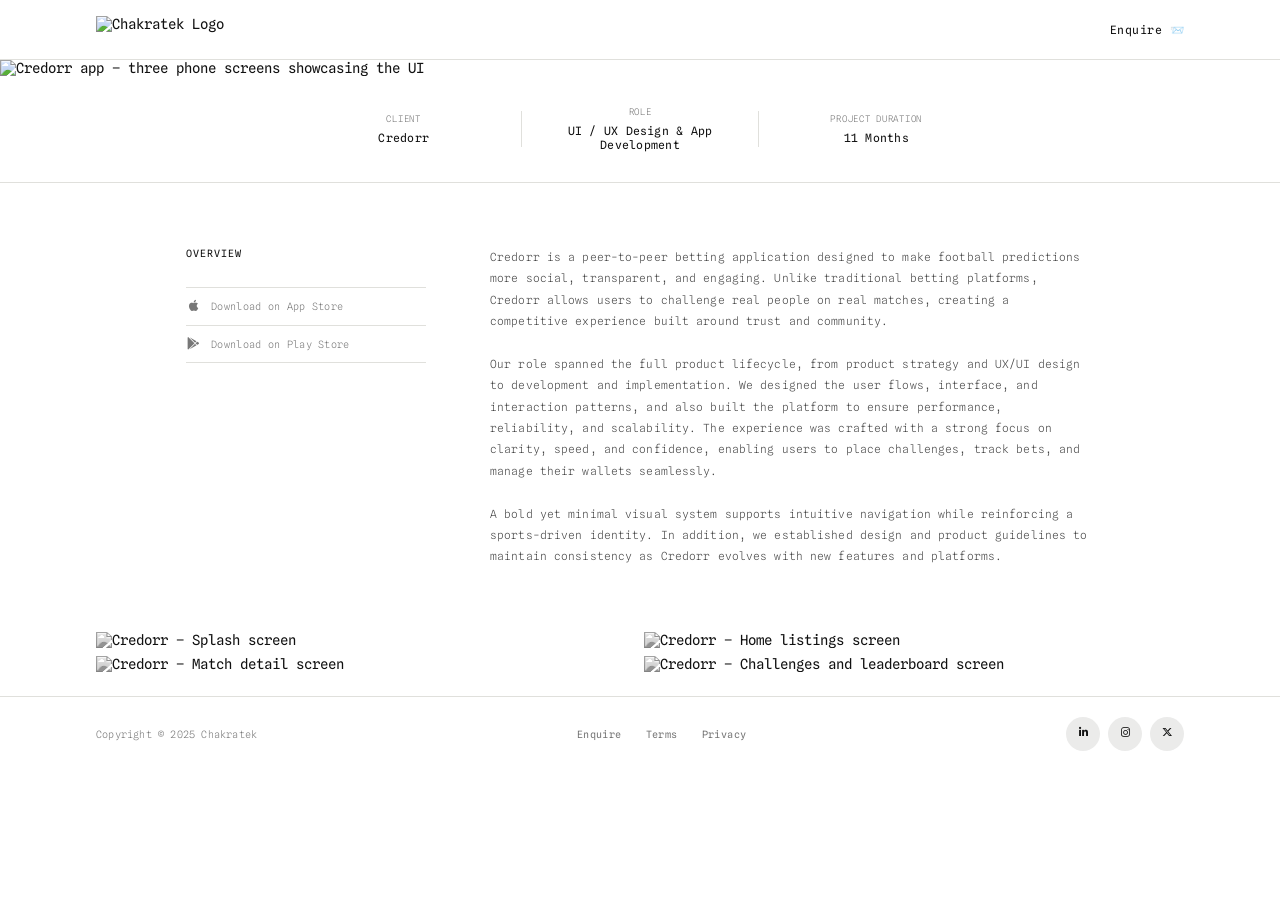
==== commit 40577768: "fix: restructure folders, fix image paths, standardize naming for vercel" ====
--- a/credorr.html
+++ b/credorr.html
@@ -10,18 +10,18 @@
   <link href="https://fonts.googleapis.com/css2?family=Spline+Sans+Mono:ital,wght@0,300;0,400;0,500;0,600;1,300;1,400&display=swap" rel="stylesheet" />
   <link rel="stylesheet" href="https://cdnjs.cloudflare.com/ajax/libs/font-awesome/6.5.0/css/all.min.css" />
 
-  <link rel="stylesheet" href="styles.css" />
+  <link rel="stylesheet" href="/css/styles.css" />
 </head>
 <body>
 
   <!-- ===================== NAV ===================== -->
 <header class="nav">
-   <a href="index.html" class="nav__logo">
-      <img src="logo.jpg" alt="Chakratek Logo" class="nav__logo-img">
+   <a href="/index.html" class="nav__logo">
+      <img src="/images/logo.jpg" alt="Chakratek Logo" class="nav__logo-img">
     </a>
 
     <nav class="nav__right">
-      <a href="enquire.html" class="nav__enquire">
+      <a href="/enquire.html" class="nav__enquire">
         Enquire 📨
       </a>
     </nav>
@@ -36,7 +36,7 @@
         Placeholder dimensions: 1400 × 900
       -->
       <img
-        src="Credorr Hero.webp"
+        src="/images/credorr-hero.webp"
         alt="Credorr app – three phone screens showcasing the UI"
         class="hero__image"
       />
@@ -109,7 +109,7 @@
     <div class="showcase-grid">
       <div class="showcase__image-wrap">
         <img
-          src="Cred 1.webp"
+          src="/images/credorr-1.webp"
           alt="Credorr – Splash screen"
           class="showcase__image"
           loading="lazy"
@@ -117,7 +117,7 @@
       </div>
       <div class="showcase__image-wrap">
         <img
-          src="Cred 2.webp"
+          src="/images/credorr-2.webp"
           alt="Credorr – Home listings screen"
           class="showcase__image"
           loading="lazy"
@@ -125,7 +125,7 @@
       </div>
       <div class="showcase__image-wrap">
         <img
-          src="Cred 3.webp"
+          src="/images/credorr-3.webp"
           alt="Credorr – Match detail screen"
           class="showcase__image"
           loading="lazy"
@@ -133,7 +133,7 @@
       </div>
       <div class="showcase__image-wrap">
         <img
-          src="Cred 4.webp"
+          src="/images/credorr-4.webp"
           alt="Credorr – Challenges and leaderboard screen"
           class="showcase__image"
           loading="lazy"
@@ -148,9 +148,9 @@
       <p class="footer__copy">Copyright &copy; 2025 Chakratek</p>
     </div>
     <nav class="footer__links">
-      <a href="enquire.html" class="footer__link">Enquire</a>
-      <a href="terms.html"   class="footer__link">Terms</a>
-      <a href="privacy.html" class="footer__link">Privacy</a>
+      <a href="/enquire.html" class="footer__link">Enquire</a>
+      <a href="/terms.html"   class="footer__link">Terms</a>
+      <a href="/privacy.html" class="footer__link">Privacy</a>
     </nav>
     <div class="footer__socials">
       <a href="https://www.linkedin.com/company/chakratek/" class="footer__social-btn" aria-label="LinkedIn" target="_blank">
@@ -165,6 +165,6 @@
     </div>
   </footer>
 
-  <script src="credorr.js"></script>
+  <script src="/js/credorr.js"></script>
 </body>
 </html>
--- a/css/styles.css
+++ b/css/styles.css
@@ -0,0 +1,1247 @@
+/* ============================================================
+   CHAKRATEK — Portfolio Stylesheet
+   Author: Senior Frontend Engineer
+   Description: Minimal, premium portfolio layout
+   ============================================================ */
+
+/* ---------- CSS Custom Properties ---------- */
+:root {
+  --color-bg: #ffffff;
+  --color-surface: #ffffff;
+  --color-text: #111111;
+  --color-text-muted: #777777;
+  --color-text-light: #aaaaaa;
+  --color-border: #e0e0dc;
+  --color-border-input: #d4d4d0;
+  --color-border-focus: #555555;
+  --color-label-bg: rgba(10, 10, 10, 0.92);
+  --color-label-text: #ffffff;
+  --color-social-bg: #ebebea;
+  --color-social-hover: #111111;
+  --color-social-icon-hover: #ffffff;
+  
+  /* Button & Status Colors */
+  --color-btn: #111111;
+  --color-btn-text: #ffffff;
+  --color-error: #c0392b;
+  --color-success: #27ae60;
+
+  /* Project Showcase Colors */
+  --color-showcase: #ffffff;
+  --color-showcase-alt: #ffffff;
+  --color-badge-bg: #111111;
+  --color-badge-text: #ffffff;
+
+  --font-mono: 'Spline Sans Mono', 'Courier New', monospace;
+
+  --nav-height: 60px;
+  --grid-gap: 12px;
+  --card-radius: 6px;
+  --page-margin: 96px; /* Unified desktop margin */
+  --nav-padding: 0 var(--page-margin); /* Matches page margin */
+  
+  --form-width: 800px;
+
+  --transition-fast: 0.2s ease;
+  --transition-med: 0.35s cubic-bezier(0.25, 0.46, 0.45, 0.94);
+  --ease-out: cubic-bezier(0.25, 0.46, 0.45, 0.94);
+}
+
+/* ---------- Reset & Base ---------- */
+*, *::before, *::after {
+  box-sizing: border-box;
+  margin: 0;
+  padding: 0;
+}
+
+html {
+  scroll-behavior: smooth;
+  font-size: 14px;
+}
+
+body {
+  font-family: var(--font-mono);
+  background-color: var(--color-bg);
+  color: var(--color-text);
+  min-height: 100vh;
+  display: flex;
+  flex-direction: column;
+  -webkit-font-smoothing: antialiased;
+  -moz-osx-font-smoothing: grayscale;
+}
+
+a {
+  text-decoration: none;
+  color: inherit;
+}
+
+img {
+  display: block;
+  max-width: 100%;
+}
+
+/* ============================================================
+   NAV
+   ============================================================ */
+.nav {
+  position: sticky;
+  top: 0;
+  z-index: 200;
+  height: var(--nav-height);
+  padding: var(--nav-padding);
+  background-color: var(--color-bg);
+  border-bottom: 1px solid var(--color-border);
+  display: flex; 
+  align-items: center;
+  justify-content: space-between; 
+  transition: box-shadow var(--transition-fast);
+}
+
+.nav.is-scrolled {
+  box-shadow: 0 1px 18px rgba(0, 0, 0, 0.07);
+}
+
+/* Logo */
+.nav__logo {
+  display: flex;
+  align-items: center;
+  cursor: pointer;
+  user-select: none;
+}
+.nav__logo-img {
+  height: 28px; /* tweak between 24–36px depending on your logo */
+  width: auto;
+  display: block;
+  transition: transform 0.25s ease, opacity 0.25s ease;
+}
+
+.nav__logo:hover .nav__logo-img {
+  transform: scale(1.05);
+  opacity: 0.85;
+}
+
+/* Enquire link */
+.nav__enquire {
+  display: flex;
+  align-items: center;
+  gap: 8px;
+  font-size: 0.82rem;
+  font-weight: 400;
+  letter-spacing: 0.04em;
+  color: var(--color-text);
+  transition: opacity var(--transition-fast);
+}
+
+.nav__enquire:hover {
+  opacity: 0.6;
+}
+
+.nav__enquire-icon {
+  display: inline-flex;
+  align-items: center;
+  justify-content: center;
+  width: 30px;
+  height: 30px;
+  border-radius: 50%;
+  background-color: var(--color-text);
+  color: var(--color-bg);
+  font-size: 0.75rem;
+  transition: background-color var(--transition-fast), transform var(--transition-fast);
+}
+
+.nav__enquire:hover .nav__enquire-icon {
+  background-color: #444;
+  transform: scale(1.08);
+}
+
+/* ============================================================
+   PORTFOLIO GRID
+   ============================================================ */
+.portfolio {
+  flex: 1;
+  padding: var(--grid-gap) var(--page-margin);
+}
+
+.portfolio__grid {
+  display: grid;
+  grid-template-columns: repeat(3, 1fr);
+  gap: var(--grid-gap);
+}
+
+/* ============================================================
+   CARD
+   ============================================================ */
+.card {
+  display: block;
+  position: relative;
+  overflow: hidden;
+  background-color: #1a1a1a;
+  cursor: pointer;
+
+  /* Entry animation */
+  opacity: 0;
+  transform: translateY(18px);
+  transition:
+    opacity 0.55s ease,
+    transform 0.55s ease,
+    box-shadow var(--transition-med);
+}
+
+/* Animate in state (toggled by JS) */
+.card.is-visible {
+  opacity: 1;
+  transform: translateY(0);
+}
+
+/* Hover: lift + shadow */
+.card:hover {
+  box-shadow:
+    0 12px 40px rgba(0, 0, 0, 0.14),
+    0 4px 12px rgba(0, 0, 0, 0.08);
+}
+
+/* Image wrapper — enforces 4:5 aspect ratio */
+.card__image-wrap {
+  position: relative;
+  width: 100%;
+  height: 392px;
+  overflow: hidden;
+}
+
+.card__image {
+  width: 100%;
+  height: 100%;
+  object-fit: cover;
+  transition: transform var(--transition-med);
+  will-change: transform;
+}
+
+/* Subtle zoom on hover */
+.card:hover .card__image {
+  transform: scale(1.04);
+}
+
+/* Label bar at bottom */
+.card__label {
+  position: absolute;
+  bottom: 0;
+  left: 0;
+  right: 0;
+  padding: 14px 18px;
+  background: var(--color-label-bg);
+  display: flex;
+  align-items: center;
+  justify-content: space-between;
+  backdrop-filter: blur(4px);
+  -webkit-backdrop-filter: blur(4px);
+}
+
+.card__title {
+  font-family: var(--font-mono);
+  font-size: 0.78rem;
+  font-weight: 400;
+  letter-spacing: 0.04em;
+  color: var(--color-label-text);
+  white-space: nowrap;
+  overflow: hidden;
+  text-overflow: ellipsis;
+}
+
+/* ============================================================
+   FOOTER
+   ============================================================ */
+.footer {
+  padding: 20px var(--page-margin);
+  border-top: 1px solid var(--color-border);
+  display: flex;
+  align-items: center;
+  justify-content: space-between;
+  flex-wrap: wrap;
+  gap: 16px;
+  background-color: var(--color-bg);
+}
+
+.footer__copy {
+  font-size: 0.72rem;
+  font-weight: 300;
+  color: var(--color-text-muted);
+  letter-spacing: 0.02em;
+}
+
+/* Footer nav links */
+.footer__links {
+  display: flex;
+  align-items: center;
+  gap: 24px;
+}
+
+.footer__link {
+  font-size: 0.72rem;
+  font-weight: 400;
+  color: var(--color-text-muted);
+  letter-spacing: 0.04em;
+  transition: color var(--transition-fast);
+}
+
+.footer__link:hover {
+  color: var(--color-text);
+}
+
+/* Social icon buttons */
+.footer__socials {
+  display: flex;
+  align-items: center;
+  gap: 8px;
+}
+
+.footer__social-btn {
+  display: inline-flex;
+  align-items: center;
+  justify-content: center;
+  width: 34px;
+  height: 34px;
+  border-radius: 50%;
+  background-color: var(--color-social-bg);
+  color: var(--color-text);
+  font-size: 0.75rem;
+  transition:
+    background-color var(--transition-fast),
+    color var(--transition-fast),
+    transform var(--transition-fast);
+}
+
+.footer__social-btn:hover {
+  background-color: var(--color-social-hover);
+  color: var(--color-social-icon-hover);
+  transform: scale(1.1);
+}
+
+/* ============================================================
+   RESPONSIVENESS (Global)
+   ============================================================ */
+
+/* --- Tablet: 2 columns --- */
+@media (max-width: 960px) {
+  .portfolio__grid {
+    grid-template-columns: repeat(2, 1fr);
+  }
+}
+
+/* --- Mobile: 1 column --- */
+@media (max-width: 580px) {
+  :root {
+    --page-margin: 16px;
+    --grid-gap: 8px;
+  }
+
+  html {
+    font-size: 13px;
+  }
+  
+  .nav { padding: 0 16px; }
+
+  .portfolio__grid {
+    grid-template-columns: 1fr;
+  }
+
+  /* Wider aspect ratio on mobile for better image preview */
+  .card__image-wrap {
+    aspect-ratio: unset;
+    height: 424px;
+  }
+
+  .footer {
+    flex-direction: column;
+    align-items: center;
+    padding: 20px var(--page-margin);
+    gap: 24px;
+    width: 100%;
+  }
+
+  .footer__links {
+    order: 1;
+    width: 100%;
+    justify-content: space-between;
+    gap: 0;
+  }
+
+  /* Reorder links to: Enquire, Privacy, Terms */
+  .footer__link:nth-child(2) { order: 3; } /* Terms moves to end */
+  .footer__link:nth-child(3) { order: 2; } /* Privacy moves to middle */
+
+  .footer__socials { order: 2; }
+
+  .footer__left {
+    order: 3;
+    width: 100%;
+    text-align: center;
+  }
+}
+
+/* --- Large desktop --- */
+@media (min-width: 1400px) {
+  .portfolio__grid {
+    max-width: 1440px;
+    margin: 0 auto;
+  }
+}
+
+/* ============================================================
+   ENQUIRE PAGE STYLES
+   ============================================================ */
+.main {
+  flex: 1;
+  display: flex;
+  align-items: flex-start;
+  justify-content: center;
+  padding: 20px var(--page-margin) 60px;
+}
+
+/* Outer container — card-like panel */
+.enquire-container {
+  width: 100%;
+  max-width: var(--form-width);
+  background-color: var(--color-surface);
+  padding: 52px 64px 56px;
+
+  /* Entry animation start state */
+  opacity: 0;
+  transform: translateY(12px) scale(0.99);
+  animation: containerIn 0.55s cubic-bezier(0.25, 0.46, 0.45, 0.94) 0.05s forwards;
+}
+
+@keyframes containerIn {
+  to {
+    opacity: 1;
+    transform: translateY(0) scale(1);
+  }
+}
+
+/* ============================================================
+   ENQUIRE HEADER
+   ============================================================ */
+.enquire-header {
+  text-align: center;
+  margin-bottom: 24px;
+
+  opacity: 0;
+  animation: fadeUp 0.5s ease 0.2s forwards;
+}
+
+@keyframes fadeUp {
+  from { opacity: 0; transform: translateY(8px); }
+  to   { opacity: 1; transform: translateY(0); }
+}
+
+.enquire-header__title {
+  font-size: 1.55rem;
+  font-weight: 500;
+  letter-spacing: 0.01em;
+  color: var(--color-text);
+  margin-bottom: 10px;
+  line-height: 1.3;
+}
+
+.enquire-header__sub {
+  font-size: 0.8rem;
+  font-weight: 300;
+  color: var(--color-text-muted);
+  letter-spacing: 0.02em;
+  line-height: 1.6;
+}
+
+/* ============================================================
+   FORM
+   ============================================================ */
+.enquire-form {
+  display: flex;
+  flex-direction: column;
+  gap: 0;
+
+  opacity: 0;
+  animation: fadeUp 0.5s ease 0.32s forwards;
+}
+
+/* ---------- Form Rows ---------- */
+.form__row {
+  margin-bottom: 24px;
+}
+
+.form__row--2col {
+  display: grid;
+  grid-template-columns: 1fr 1fr;
+  gap: 32px;
+}
+
+.form__row--submit {
+  margin-bottom: 0;
+  margin-top: 8px;
+}
+
+/* ---------- Labels ---------- */
+.form__label {
+  display: block;
+  font-size: 0.75rem;
+  font-weight: 400;
+  letter-spacing: 0.04em;
+  color: var(--color-text);
+  margin-bottom: 18px;
+}
+
+.form__label em {
+  font-style: italic;
+  color: var(--color-text-muted);
+  font-weight: 300;
+}
+
+/* ---------- Inputs (bottom-border only) ---------- */
+.form__input,
+.form__select,
+.form__textarea {
+  width: 100%;
+  background: transparent;
+  border: none;
+  border-bottom: 1px solid var(--color-border-input);
+  border-radius: 0;
+  outline: none;
+  font-family: var(--font-mono);
+  font-size: 0.8rem;
+  font-weight: 300;
+  color: var(--color-text);
+  padding: 4px 0 14px;
+  letter-spacing: 0.02em;
+  transition: border-color var(--transition-fast);
+  -webkit-appearance: none;
+  appearance: none;
+}
+
+/* Force autocomplete background to match form surface */
+input:-webkit-autofill,
+input:-webkit-autofill:hover, 
+input:-webkit-autofill:focus, 
+input:-webkit-autofill:active {
+  -webkit-box-shadow: 0 0 0 30px var(--color-surface) inset !important;
+  -webkit-text-fill-color: var(--color-text) !important;
+}
+
+/* Placeholder style */
+.form__input::placeholder,
+.form__textarea::placeholder {
+  color: var(--color-text-light);
+  font-weight: 300;
+}
+
+/* Focus state */
+.form__input:focus,
+.form__select:focus,
+.form__textarea:focus {
+  border-bottom-color: var(--color-border-focus);
+}
+
+/* Error state */
+.form__input.has-error,
+.form__select.has-error,
+.form__textarea.has-error {
+  border-bottom-color: var(--color-error);
+}
+
+/* ---------- Select wrapper ---------- */
+.form__select-wrap {
+  position: relative;
+}
+
+.form__select {
+  cursor: pointer;
+  padding-right: 24px;
+  color: var(--color-text-light); /* default option colour */
+}
+
+/* When a real value is selected */
+.form__select.has-value {
+  color: var(--color-text);
+}
+
+.form__select-arrow {
+  position: absolute;
+  right: 4px;
+  top: 50%;
+  transform: translateY(-60%);
+  pointer-events: none;
+  font-size: 0.65rem;
+  color: var(--color-text-muted);
+  transition: transform var(--transition-fast);
+}
+
+.form__select-wrap:focus-within .form__select-arrow {
+  transform: translateY(-60%) rotate(180deg);
+}
+
+/* ---------- Textarea ---------- */
+.form__textarea {
+  resize: none;
+  min-height: 110px;
+  line-height: 1.75;
+  padding-top: 4px;
+}
+
+/* ---------- Error message ---------- */
+.form__error {
+  display: block;
+  font-size: 0.67rem;
+  color: var(--color-error);
+  letter-spacing: 0.02em;
+  margin-top: 6px;
+  min-height: 16px;
+  opacity: 0;
+  transition: opacity var(--transition-fast);
+}
+
+.form__error.is-visible {
+  opacity: 1;
+}
+
+/* ============================================================
+   SUBMIT BUTTON
+   ============================================================ */
+.form__submit {
+  width: 100%;
+  padding: 18px 24px;
+  background-color: var(--color-btn);
+  color: var(--color-btn-text);
+  border: none;
+  border-radius: 4px;
+  font-family: var(--font-mono);
+  font-size: 0.82rem;
+  font-weight: 400;
+  letter-spacing: 0.06em;
+  cursor: pointer;
+  display: flex;
+  align-items: center;
+  justify-content: center;
+  gap: 10px;
+  transition:
+    opacity var(--transition-fast),
+    transform var(--transition-fast),
+    background-color var(--transition-fast);
+  position: relative;
+  overflow: hidden;
+}
+
+.form__submit:hover {
+  opacity: 0.88;
+  transform: translateY(-1px);
+}
+
+.form__submit:active {
+  transform: translateY(0);
+  opacity: 1;
+}
+
+/* Loading state */
+.form__submit.is-loading .form__submit-text {
+  opacity: 0;
+}
+
+.form__submit.is-loading .form__submit-loader {
+  display: inline-block;
+}
+
+.form__submit-loader {
+  display: none;
+  position: absolute;
+  width: 16px;
+  height: 16px;
+  border: 2px solid rgba(255,255,255,0.3);
+  border-top-color: #fff;
+  border-radius: 50%;
+  animation: spin 0.7s linear infinite;
+}
+
+/* Success and Error states */
+.form__submit.is-success,
+.form__submit.is-error {
+  transform: none;
+  opacity: 1;
+}
+
+.form__submit.is-success {
+  background-color: var(--color-success);
+  cursor: default;
+}
+
+.form__submit.is-error {
+  background-color: var(--color-error);
+}
+
+.form__submit.is-success .form__submit-text,
+.form__submit.is-error .form__submit-text {
+  opacity: 1;
+}
+
+@keyframes spin {
+  to { transform: rotate(360deg); }
+}
+
+/* Subtext under button */
+.form__note {
+  margin-top: 14px;
+  text-align: center;
+  font-size: 0.7rem;
+  font-weight: 300;
+  font-style: italic;
+  color: var(--color-text-muted);
+  letter-spacing: 0.02em;
+}
+
+/* ============================================================
+   RESPONSIVENESS (Enquire Specific)
+   ============================================================ */
+
+/* Tablet */
+@media (max-width: 860px) {
+  .enquire-container {
+    padding: 44px 44px 50px;
+  }
+}
+
+/* Mobile */
+@media (max-width: 580px) {
+  .main {
+    padding: 12px 12px 48px;
+  }
+
+  .enquire-container {
+    padding: 36px 24px 40px;
+    border-radius: 6px;
+  }
+
+  .enquire-header {
+    margin-bottom: 32px;
+  }
+
+  .enquire-header__title {
+    font-size: 1.25rem;
+  }
+
+  /* Stack 2-col into 1-col */
+  .form__row--2col {
+    grid-template-columns: 1fr;
+    gap: 0;
+  }
+
+  .form__row {
+    margin-bottom: 28px;
+  }
+}
+
+/* ============================================================
+   PROJECT PAGE STYLES (Credorr, etc.)
+   Image-first case study layout · Fully responsive
+   ============================================================ */
+
+/* ============================================================
+   HERO IMAGE
+   ============================================================ */
+.hero {
+  background: #ffffff;
+  overflow: hidden;
+}
+
+.hero__image-wrap {
+  width: 100%;
+  /* Enforce consistent height regardless of image ratio */
+  height: auto;
+  overflow: hidden;
+
+  /* Reveal animation */
+  opacity: 0;
+  transform: scale(1.02);
+  animation: heroReveal 0.8s var(--ease-out) 0.05s forwards;
+}
+
+@keyframes heroReveal {
+  to { opacity: 1; transform: scale(1); }
+}
+
+.hero__image {
+  width: 100%;
+  height: auto;
+  object-position: center top;
+  transition: transform 0.6s var(--ease-out);
+}
+
+.hero__image-wrap:hover .hero__image {
+  transform: scale(1.015);
+}
+
+/* ============================================================
+   META STRIP
+   ============================================================ */
+.meta {
+  background: var(--color-bg);
+  border-bottom: 1px solid var(--color-border);
+  padding: 30px 0;
+}
+
+.meta__inner {
+  max-width: 900px;
+  margin: 0 auto;
+  padding: 0 var(--page-margin);
+  display: flex;
+  align-items: center;
+  justify-content: center;
+}
+
+.meta__item {
+  flex: 1;
+  display: flex;
+  flex-direction: column;
+  gap: 7px;
+  padding: 0 32px;
+  text-align: center;
+
+  opacity: 0;
+  transform: translateY(10px);
+  transition: opacity 0.5s ease, transform 0.5s ease;
+}
+
+.meta__item.is-visible {
+  opacity: 1;
+  transform: translateY(0);
+}
+
+/* Stagger via nth-child */
+.meta__item:nth-child(1) { transition-delay: 0.0s; }
+.meta__item:nth-child(3) { transition-delay: 0.1s; }
+.meta__item:nth-child(5) { transition-delay: 0.2s; }
+
+.meta__label {
+  font-size: 0.65rem;
+  font-weight: 300;
+  color: var(--color-text-muted);
+  letter-spacing: 0.08em;
+  text-transform: uppercase;
+}
+
+.meta__value {
+  font-size: 0.82rem;
+  font-weight: 400;
+  color: var(--color-text);
+  letter-spacing: 0.02em;
+}
+
+.meta__divider {
+  width: 1px;
+  height: 36px;
+  background: var(--color-border);
+  flex-shrink: 0;
+}
+
+/* ============================================================
+   OVERVIEW
+   ============================================================ */
+.overview {
+  padding: 64px var(--page-margin);
+  max-width: 1100px;
+  margin: 0 auto;
+
+  opacity: 0;
+  transform: translateY(22px);
+  transition: opacity 0.65s ease, transform 0.65s ease;
+}
+
+.overview.is-visible {
+  opacity: 1;
+  transform: translateY(0);
+}
+
+.overview__inner {
+  display: grid;
+  grid-template-columns: 240px 1fr;
+  gap: 64px;
+  align-items: flex-start;
+}
+
+.overview__heading {
+  font-size: 0.72rem;
+  font-weight: 400;
+  letter-spacing: 0.1em;
+  text-transform: uppercase;
+  color: var(--color-text);
+  margin-bottom: 28px;
+}
+
+.overview__actions {
+  display: flex;
+  flex-direction: column;
+  gap: 0;
+}
+
+.overview__store-btn {
+  display: flex;
+  align-items: center;
+  gap: 9px;
+  font-size: 0.72rem;
+  font-weight: 300;
+  letter-spacing: 0.03em;
+  color: var(--color-text-muted);
+  padding: 12px 0;
+  border-bottom: 1px solid var(--color-border);
+  transition: color var(--transition-fast);
+}
+
+.overview__store-btn:first-child { border-top: 1px solid var(--color-border); }
+.overview__store-btn:hover { color: var(--color-text); }
+
+.overview__store-btn i {
+  font-size: 0.9rem;
+  width: 16px;
+  text-align: center;
+}
+
+.overview__body {
+  font-size: 0.8rem;
+  font-weight: 300;
+  line-height: 1.9;
+  color: #444;
+  margin-bottom: 22px;
+  letter-spacing: 0.01em;
+}
+
+.overview__body:last-child { margin-bottom: 0; }
+
+/* ============================================================
+   SHOWCASE SECTIONS
+   ============================================================ */
+.showcase {
+  background: var(--color-showcase);
+  display: flex;
+  align-items: center;
+  justify-content: center;
+  padding: 80px var(--page-margin);
+  overflow: hidden;
+
+  /* Scroll-reveal start state */
+  opacity: 0;
+  transform: translateY(32px);
+  transition: opacity 0.7s var(--ease-out), transform 0.7s var(--ease-out);
+}
+
+.showcase.showcase--alt {
+  background: var(--color-showcase-alt);
+}
+
+.showcase.is-visible {
+  opacity: 1;
+  transform: translateY(0);
+}
+
+/* Image wrapper — constrains the phone screenshot to a
+   natural, centered presentation with subtle shadow */
+.showcase__image-wrap {
+  width: 100%;
+  max-width: 440px;
+  border-radius: 20px;
+  overflow: hidden;
+  box-shadow:
+    0 32px 80px rgba(0, 0, 0, 0.18),
+    0 8px 24px rgba(0, 0, 0, 0.10);
+  transition: transform var(--transition-med), box-shadow var(--transition-med);
+}
+
+.showcase__image-wrap:hover {
+  transform: translateY(-6px) scale(1.008);
+  box-shadow:
+    0 44px 100px rgba(0, 0, 0, 0.22),
+    0 12px 32px rgba(0, 0, 0, 0.12);
+}
+
+.showcase__image {
+  width: 100%;
+  height: auto;
+  display: block;
+
+  /* Image reveal */
+  opacity: 0;
+  transition: opacity 0.5s ease 0.15s;
+}
+
+.showcase__image.is-loaded {
+  opacity: 1;
+}
+
+/* ============================================================
+   BADGE
+   ============================================================ */
+.badge {
+  position: fixed;
+  bottom: 20px;
+  right: 20px;
+  z-index: 300;
+  display: flex;
+  align-items: center;
+  gap: 6px;
+  padding: 7px 12px 7px 9px;
+  background: var(--color-badge-bg);
+  color: #fff;
+  border-radius: 999px;
+  font-family: var(--font-mono);
+  font-size: 0.67rem;
+  font-weight: 400;
+  letter-spacing: 0.04em;
+  opacity: 0.9;
+  transition: opacity var(--transition-fast), transform var(--transition-fast);
+}
+
+.badge:hover {
+  opacity: 1;
+  transform: translateY(-2px);
+}
+
+.badge__icon {
+  font-size: 0.85rem;
+  opacity: 0.7;
+  line-height: 1;
+}
+
+/* ============================================================
+   RESPONSIVE BREAKPOINTS (Projects)
+   ============================================================ */
+
+/* --- Tablet (≤ 860px) --- */
+@media (max-width: 860px) {
+  .overview__inner {
+    grid-template-columns: 1fr;
+    gap: 36px;
+  }
+
+  .overview__actions {
+    flex-direction: row;
+    flex-wrap: wrap;
+    gap: 10px;
+  }
+
+  .overview__store-btn {
+    border: 1px solid var(--color-border);
+    border-top: 1px solid var(--color-border) !important;
+    padding: 10px 16px;
+    border-radius: 4px;
+  }
+
+  .showcase { padding: 64px var(--page-margin); }
+
+  .showcase__image-wrap { max-width: 380px; }
+}
+
+/* --- Mobile (≤ 580px) --- */
+@media (max-width: 580px) {
+  /* Hero: switch to taller crop on small screens */
+  .hero__image-wrap {
+    height: auto;
+  }
+
+  /* Meta: stack vertically */
+  .meta { padding: 24px 0; }
+
+  .meta__inner {
+    flex-direction: column;
+    gap: 20px;
+    text-align: center;
+    padding: 0 var(--page-margin);
+  }
+
+  .meta__item { padding: 0; }
+
+  .meta__divider {
+    width: 48px;
+    height: 1px;
+  }
+
+  /* Overview */
+  .overview { padding: 44px var(--page-margin); }
+
+  .overview__inner { gap: 28px; }
+
+  .overview__actions {
+    flex-direction: column;
+    gap: 0;
+  }
+
+  .overview__store-btn {
+    border: none !important;
+    border-radius: 0 !important;
+    padding: 12px 0 !important;
+    border-bottom: 1px solid var(--color-border) !important;
+  }
+
+  .overview__store-btn:first-child {
+    border-top: 1px solid var(--color-border) !important;
+  }
+
+  /* Showcase */
+  .showcase { padding: 48px var(--page-margin); }
+
+  .showcase__image-wrap {
+    max-width: 100%;
+    border-radius: 14px;
+  }
+
+  .badge { bottom: 14px; right: 14px; }
+}
+
+/* --- Very small (≤ 380px) --- */
+@media (max-width: 380px) {
+  .hero__image-wrap { aspect-ratio: 1 / 1; }
+
+  .showcase__image-wrap { border-radius: 10px; }
+}
+
+/* ============================================================
+   CREDORR GRID OVERRIDES
+   ============================================================ */
+.showcase.showcase--grid-view {
+  display: block;
+  height: auto;
+  padding: 0 var(--page-margin) 24px;
+  max-width: 100%;
+  /* Disable scroll reveal animation for the grid container */
+  opacity: 1 !important;
+  transform: none !important;
+  transition: none !important;
+}
+
+.showcase-grid {
+  display: grid;
+  grid-template-columns: repeat(2, 1fr);
+  gap: 8px;
+  max-width: 1100px;
+  margin: 0 auto;
+}
+
+.showcase-grid--single-column {
+  grid-template-columns: 1fr;
+  max-width: 900px;
+}
+
+.showcase-grid .showcase__image-wrap {
+  max-width: 100%;
+  height: auto;
+  border-radius: 0;
+  box-shadow: none;
+  /* Disable hover effects */
+  transform: none !important;
+  transition: none !important;
+}
+
+.showcase-grid .showcase__image-wrap:hover {
+  transform: none !important;
+  box-shadow: none !important;
+}
+
+.showcase-grid .showcase__image {
+  opacity: 1 !important;
+  transition: none !important;
+  width: 100%;
+  height: 100%;
+  object-fit: cover;
+}
+
+@media (max-width: 580px) {
+  .showcase.showcase--grid-view {
+    padding-bottom: 16px;
+  }
+  .showcase-grid {
+    grid-template-columns: 1fr;
+    gap: 8px;
+  }
+}
+
+/* ============================================================
+   TERMS & PRIVACY PAGE
+   Inherits main layout; specific content styling below.
+   ============================================================ */
+
+.terms-container {
+  width: 100%;
+  max-width: 720px;
+  /* Entry animation */
+  opacity: 0;
+  transform: translateY(14px);
+  animation: fadeUp 0.6s ease 0.1s forwards;
+}
+
+.terms-header {
+  margin-bottom: 40px;
+}
+
+.terms-header__label {
+  font-size: 0.65rem;
+  font-weight: 300;
+  letter-spacing: 0.1em;
+  text-transform: uppercase;
+  color: var(--color-text-muted);
+  margin-bottom: 14px;
+}
+
+.terms-header__title {
+  font-size: 1.55rem;
+  font-weight: 500;
+  letter-spacing: 0.01em;
+  color: var(--color-text);
+  line-height: 1.25;
+  margin-bottom: 12px;
+}
+
+.terms-header__date {
+  font-size: 0.72rem;
+  font-weight: 300;
+  color: var(--color-text-muted);
+  letter-spacing: 0.03em;
+}
+
+.terms-divider {
+  width: 100%;
+  height: 1px;
+  background: var(--color-border);
+  margin-bottom: 48px;
+}
+
+.terms-section {
+  padding: 32px 0;
+  border-bottom: 1px solid var(--color-border);
+}
+
+.terms-section:last-child {
+  border-bottom: none;
+}
+
+.terms-section__heading {
+  font-size: 0.85rem;
+  font-weight: 500;
+  letter-spacing: 0.04em;
+  color: var(--color-text);
+  margin-bottom: 18px;
+}
+
+.terms-section__text {
+  font-size: 0.8rem;
+  font-weight: 300;
+  line-height: 1.8;
+  color: var(--color-text-muted);
+  margin-bottom: 14px;
+}
+
+.terms-link {
+  border-bottom: 1px solid var(--color-border);
+  transition: border-color 0.2s ease;
+}
+
+.terms-link:hover {
+  border-bottom-color: var(--color-text);
+}
+
+@media (max-width: 580px) {
+  .terms-header__title { font-size: 1.35rem; }
+  .terms-divider { margin-bottom: 36px; }
+  .terms-section { padding: 24px 0; }
+}
